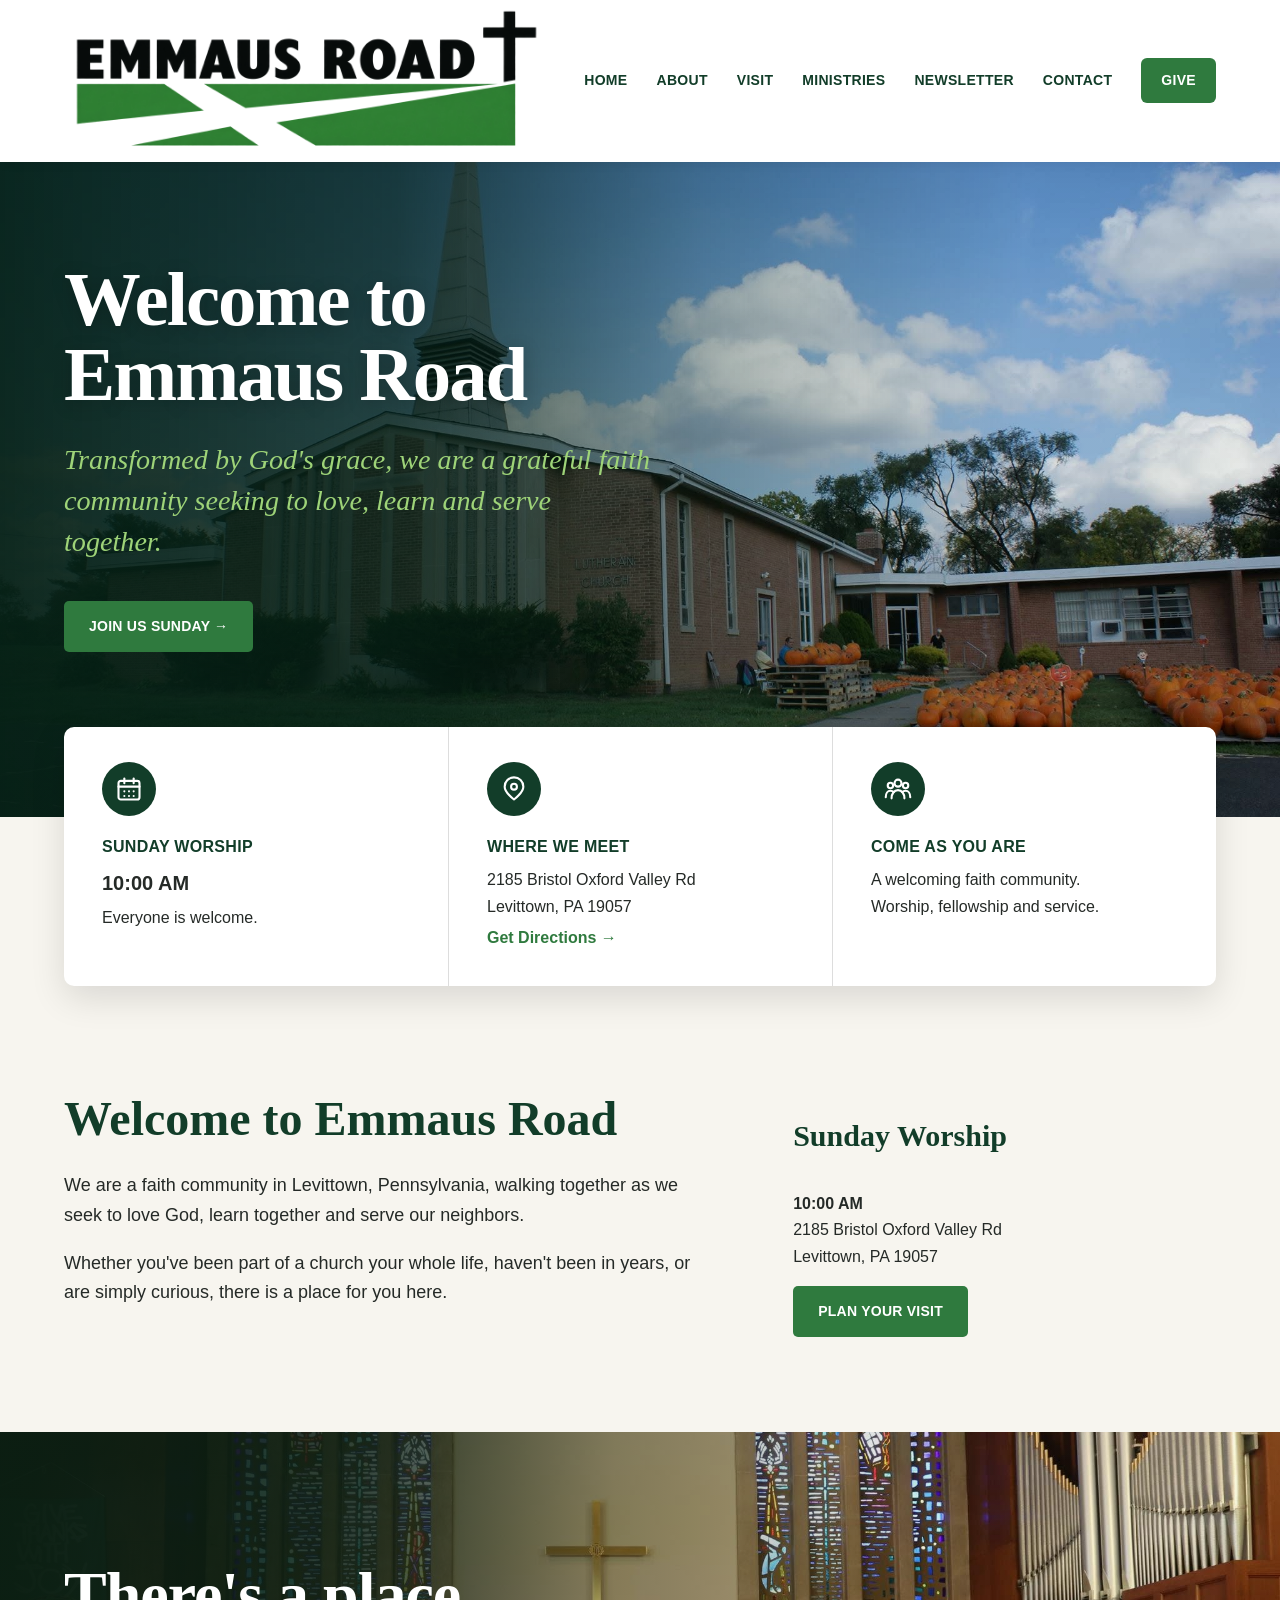
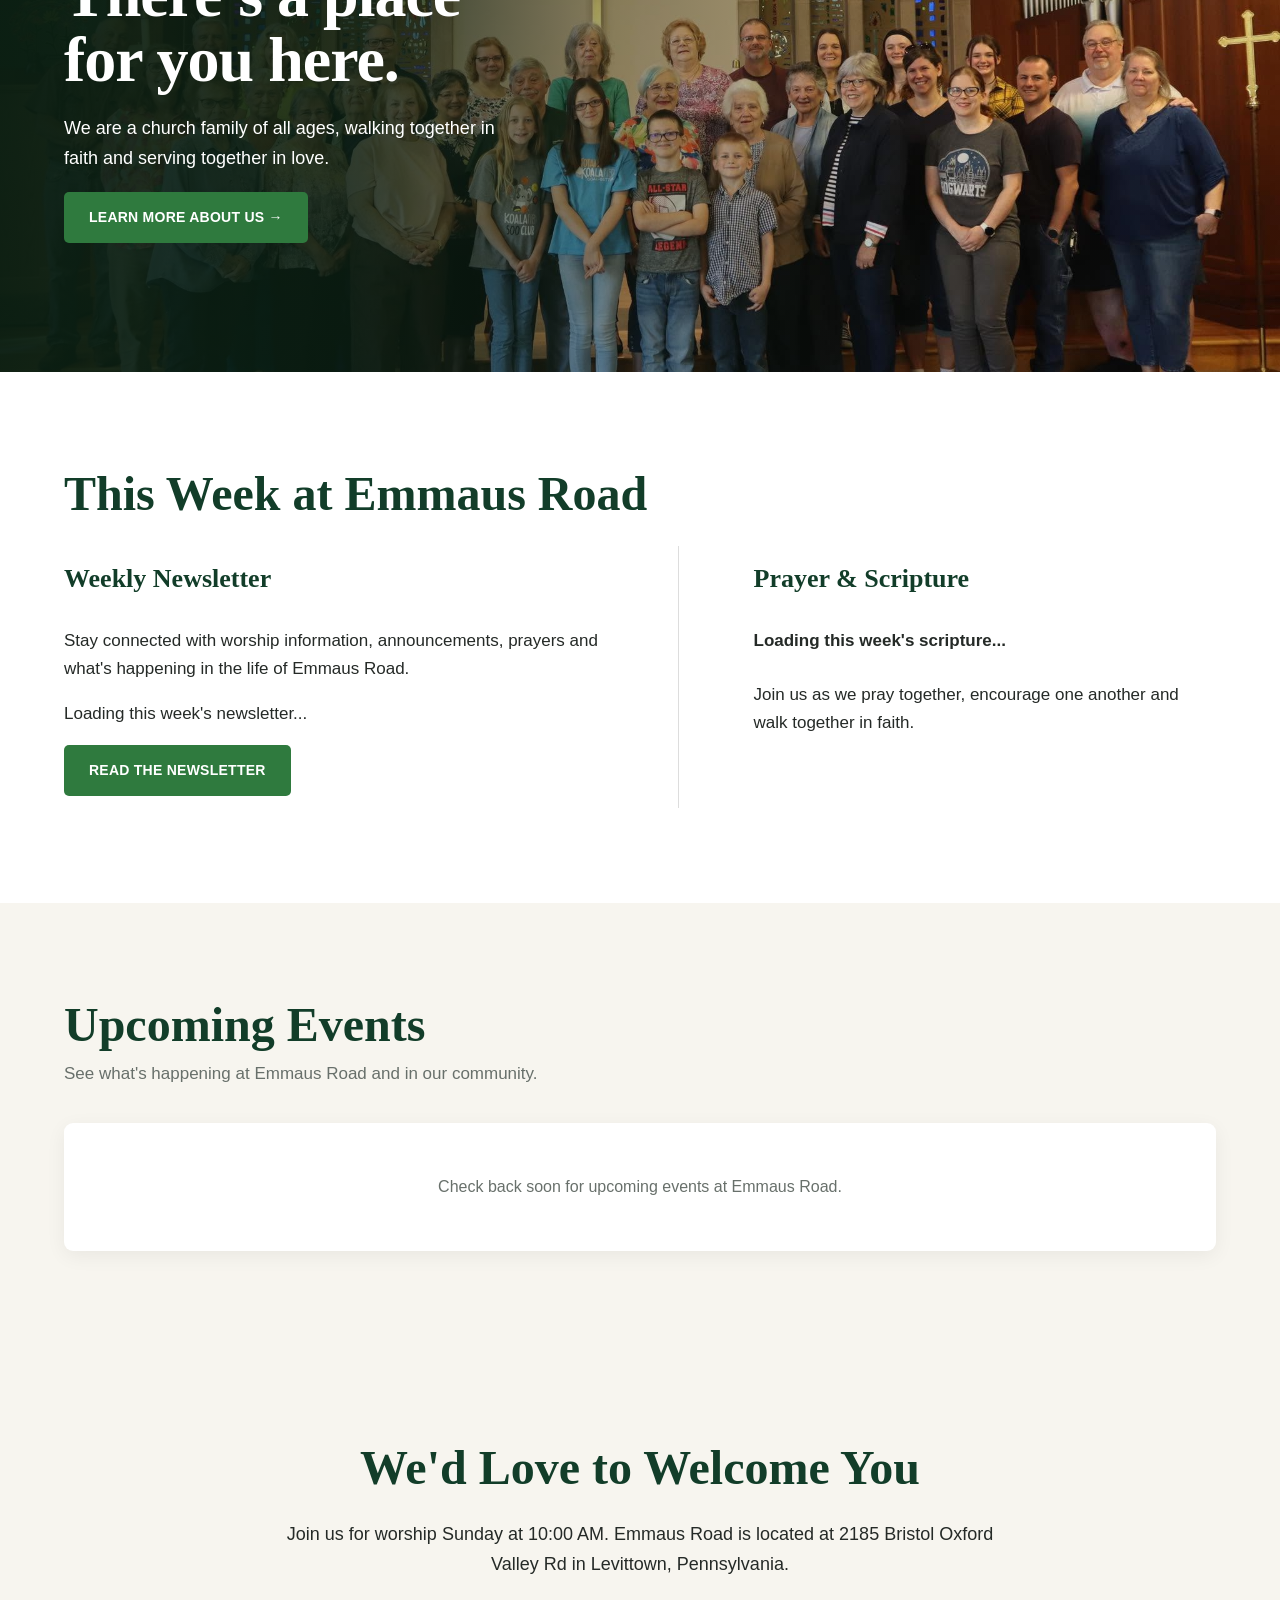
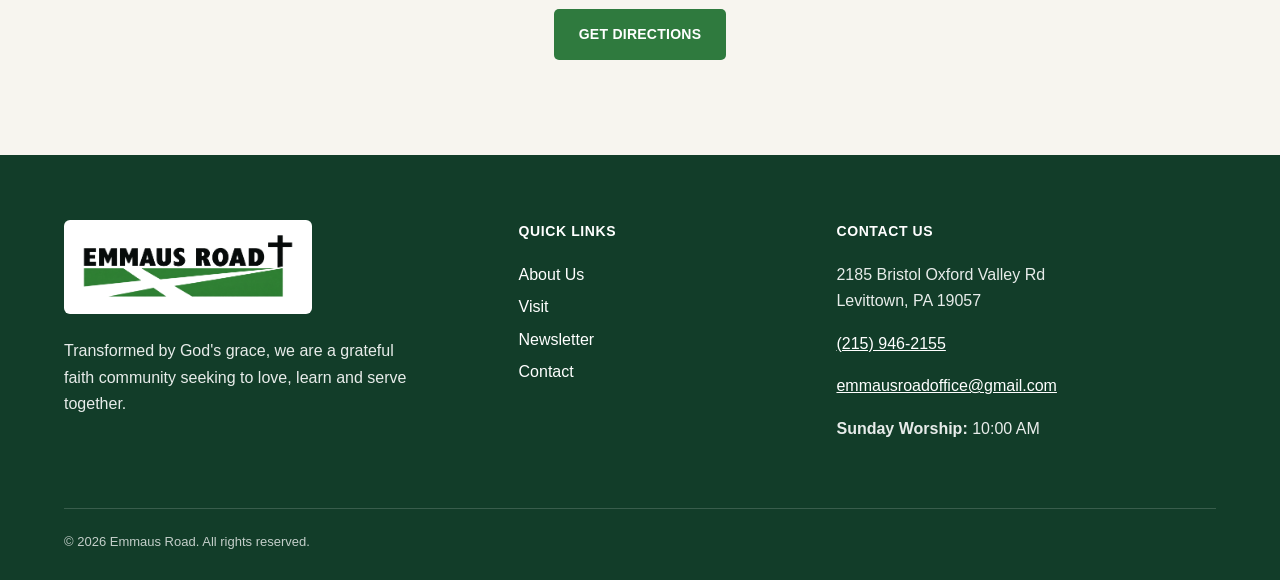
==== index.html @ e11e05d2 "Update index.html" ====
<!DOCTYPE html>
<html lang="en">

<head>
    <meta charset="UTF-8">

    <meta name="viewport"
          content="width=device-width, initial-scale=1.0">

    <title>Emmaus Road | Levittown, PA</title>

    <meta name="description"
          content="Emmaus Road is a grateful faith community in Levittown, Pennsylvania, seeking to love, learn and serve together. Join us Sunday at 10:00 AM.">

    <!-- Main website stylesheet -->
    <link rel="stylesheet" href="styles.css">
</head>


<body>


<!-- ======================================================
     NAVIGATION
     ====================================================== -->

<header>

    <div class="container nav">

<a class="brand" href="index.html">
    <img src="logo.png" alt="Emmaus Road">
</a>

        <nav>

            <a href="index.html">Home</a>

            <a href="#about">About</a>

            <a href="#visit">Visit</a>

            <a href="#ministries">Ministries</a>

            <a href="newsletter.html">Newsletter</a>

            <a href="#contact">Contact</a>

            <!--
            When we have the URL for your giving app,
            we'll replace # with that address.
            -->

            <a class="give" href="#">
                Give
            </a>

        </nav>

    </div>

</header>



<!-- ======================================================
     HERO
     ====================================================== -->

<section class="hero">

    <div class="container">

        <div class="hero-content">

            <h1>
                Welcome to<br>
                Emmaus Road
            </h1>

            <div class="mission">

                Transformed by God's grace, we are a grateful
                faith community seeking to love, learn and
                serve together.

            </div>

            <a class="button" href="#visit">
                Join Us Sunday →
            </a>

        </div>

    </div>

</section>



<!-- ======================================================
     QUICK INFORMATION
     ====================================================== -->

<!-- ======================================================
     QUICK INFORMATION
     ====================================================== -->

<section class="quick-info">

    <div class="container info-grid">


        <!-- SUNDAY WORSHIP -->

        <div class="info-card">

            <div class="info-icon" aria-hidden="true">

                <svg viewBox="0 0 24 24">
                    <rect x="3" y="5" width="18" height="16" rx="2"></rect>
                    <line x1="8" y1="3" x2="8" y2="7"></line>
                    <line x1="16" y1="3" x2="16" y2="7"></line>
                    <line x1="3" y1="10" x2="21" y2="10"></line>

                    <line x1="8" y1="14" x2="8" y2="14"></line>
                    <line x1="12" y1="14" x2="12" y2="14"></line>
                    <line x1="16" y1="14" x2="16" y2="14"></line>

                    <line x1="8" y1="18" x2="8" y2="18"></line>
                    <line x1="12" y1="18" x2="12" y2="18"></line>
                    <line x1="16" y1="18" x2="16" y2="18"></line>
                </svg>

            </div>

            <h3>Sunday Worship</h3>

            <strong>10:00 AM</strong>

            <p>
                Everyone is welcome.
            </p>

        </div>



        <!-- WHERE WE MEET -->

        <div class="info-card">

            <div class="info-icon" aria-hidden="true">

                <svg viewBox="0 0 24 24">
                    <path d="M20 10c0 5-8 11-8 11S4 15 4 10a8 8 0 1 1 16 0z"></path>
                    <circle cx="12" cy="10" r="2.5"></circle>
                </svg>

            </div>

            <h3>Where We Meet</h3>

            <p>
                2185 Bristol Oxford Valley Rd<br>
                Levittown, PA 19057
            </p>

            <a
                class="text-link"
                target="_blank"
                rel="noopener noreferrer"
                href="https://www.google.com/maps/search/?api=1&query=2185+Bristol+Oxford+Valley+Rd+Levittown+PA+19057">

                Get Directions →

            </a>

        </div>



        <!-- COME AS YOU ARE -->

        <div class="info-card">

            <div class="info-icon" aria-hidden="true">

                <svg viewBox="0 0 24 24">

                    <!-- center person -->
                    <circle cx="12" cy="7" r="3"></circle>

                    <!-- left person -->
                    <circle cx="5.5" cy="9" r="2.3"></circle>

                    <!-- right person -->
                    <circle cx="18.5" cy="9" r="2.3"></circle>

                    <!-- center shoulders -->
                    <path d="M6.5 20c0-4 2.2-7 5.5-7s5.5 3 5.5 7"></path>

                    <!-- left shoulders -->
                    <path d="M1.5 19c0-3.3 1.6-5.5 4-5.5 1.2 0 2.2.4 3 1.1"></path>

                    <!-- right shoulders -->
                    <path d="M22.5 19c0-3.3-1.6-5.5-4-5.5-1.2 0-2.2.4-3 1.1"></path>

                </svg>

            </div>

            <h3>Come As You Are</h3>

            <p>
                A welcoming faith community.<br>
                Worship, fellowship and service.
            </p>

        </div>


    </div>

</section>



<!-- ======================================================
     ABOUT / WELCOME
     ====================================================== -->

<section class="section" id="about">

    <div class="container welcome-grid">


        <div class="welcome-text">

            <h2 class="section-title">
                Welcome to Emmaus Road
            </h2>

            <p>
                We are a faith community in Levittown,
                Pennsylvania, walking together as we seek
                to love God, learn together and serve our
                neighbors.
            </p>

            <p>
                Whether you've been part of a church your
                whole life, haven't been in years, or are
                simply curious, there is a place for you here.
            </p>

        </div>



        <div>

            <h3>
                Sunday Worship
            </h3>

            <p>
                <strong>10:00 AM</strong><br>

                2185 Bristol Oxford Valley Rd<br>

                Levittown, PA 19057
            </p>

            <a class="button" href="#visit">
                Plan Your Visit
            </a>

        </div>


    </div>

</section>



<!-- ======================================================
     CONGREGATION
     ====================================================== -->

<section class="people">

    <div class="container">

        <div class="people-content">

            <h2>
                There's a place<br>
                for you here.
            </h2>

            <p>
                We are a church family of all ages,
                walking together in faith and serving
                together in love.
            </p>

            <a class="button" href="#about">
                Learn More About Us →
            </a>

        </div>

    </div>

</section>



<!-- ======================================================
     THIS WEEK / NEWSLETTER
     ====================================================== -->

<!-- ======================================================
     THIS WEEK / NEWSLETTER
     ====================================================== -->

<section class="section week" id="week">

    <div class="container">

        <h2 class="section-title">
            This Week at Emmaus Road
        </h2>

        <div class="week-grid">


            <!-- LATEST NEWSLETTER -->

            <div class="week-block">

                <h3>
                    Weekly Newsletter
                </h3>

                <p>
                    Stay connected with worship information,
                    announcements, prayers and what's happening
                    in the life of Emmaus Road.
                </p>

                <p id="homepage-newsletter-date">
                    Loading this week's newsletter...
                </p>

                <a
                    id="homepage-newsletter-link"
                    class="button"
                    target="_blank"
                    rel="noopener noreferrer"
                    href="newsletter.html">

                    Read the Newsletter

                </a>

            </div>


            <!-- WEEKLY SCRIPTURE -->

            <div class="week-block">

                <h3>
                    Prayer &amp; Scripture
                </h3>

                <p>
                    <strong id="homepage-scripture">
                        Loading this week's scripture...
                    </strong>
                </p>

                <h3 id="homepage-theme">
                </h3>

                <p>
                    Join us as we pray together,
                    encourage one another and walk
                    together in faith.
                </p>

            </div>


        </div>

    </div>

</section>

<!-- ======================================================
     UPCOMING EVENTS
     ====================================================== -->

<section class="section events-section" id="events">

    <div class="container">

        <div class="events-heading">

            <div>
                <h2 class="section-title">
                    Upcoming Events
                </h2>

                <p>
                    See what's happening at Emmaus Road
                    and in our community.
                </p>
            </div>

        </div>


        <!--
        Events are loaded automatically from events.json
        by events.js.
        -->

        <div id="events-list" class="events-grid">
        </div>

    </div>

</section>

<!-- ======================================================
     VISIT
     ====================================================== -->

<section class="section visit" id="visit">

    <div class="container">

        <h2 class="section-title">
            We'd Love to Welcome You
        </h2>

        <p>
            Join us for worship Sunday at 10:00 AM.
            Emmaus Road is located at
            2185 Bristol Oxford Valley Rd
            in Levittown, Pennsylvania.
        </p>

        <a
            class="button"
            target="_blank"
            rel="noopener noreferrer"
            href="https://www.google.com/maps/search/?api=1&query=2185+Bristol+Oxford+Valley+Rd+Levittown+PA+19057">

            Get Directions

        </a>

    </div>

</section>



<!-- ======================================================
     FOOTER
     ====================================================== -->

<footer id="contact">

    <div class="container">

        <div class="footer-grid">


            <!-- CHURCH -->

<div class="footer-brand">

    <a href="index.html" class="footer-logo">
        <img
            src="logo.png"
            alt="Emmaus Road Lutheran Church">
    </a>

    <p>
        Transformed by God's grace, we are a
        grateful faith community seeking to
        love, learn and serve together.
    </p>

</div>



            <!-- LINKS -->

            <div class="footer-links">

                <h4>
                    Quick Links
                </h4>

                <a href="#about">
                    About Us
                </a>

                <a href="#visit">
                    Visit
                </a>

               <a href="newsletter.html">
    Newsletter
</a>

                <a href="#contact">
                    Contact
                </a>

            </div>



            <!-- CONTACT -->

            <div>

                <h4>
                    Contact Us
                </h4>

                <p>
                    2185 Bristol Oxford Valley Rd<br>
                    Levittown, PA 19057
                </p>

                <p>
                    <a href="tel:+12159462155">
                        (215) 946-2155
                    </a>
                </p>

                <p>
                    <a href="mailto:emmausroadoffice@gmail.com">
                        emmausroadoffice@gmail.com
                    </a>
                </p>

                <p>
                    <strong>
                        Sunday Worship:
                    </strong>

                    10:00 AM
                </p>

            </div>


        </div>


        <div class="copyright">

            © 2026 Emmaus Road.
            All rights reserved.

        </div>


    </div>

</footer>


<script src="events.js"></script>
<script src="newsletters.js"></script>

</body>

</html>
---- styles.css ----
/* =========================================================
   EMMAUS ROAD
   Main Website Styles
   ========================================================= */


/* ---------- COLORS ---------- */

:root {
    --green-dark: #123d29;
    --green-deep: #0b2f20;
    --green: #2f7a3e;
    --green-light: #79b85d;

    --cream: #f7f5ef;
    --white: #ffffff;

    --text: #252a27;
    --muted: #68706b;

    --shadow: 0 12px 35px rgba(0, 0, 0, 0.12);
}


/* ---------- BASIC PAGE SETUP ---------- */

* {
    box-sizing: border-box;
}

html {
    scroll-behavior: smooth;
}

body {
    margin: 0;
    font-family: Arial, Helvetica, sans-serif;
    color: var(--text);
    background: var(--cream);
    line-height: 1.65;
    font-size: 16px;
}

img {
    display: block;
    max-width: 100%;
}

a {
    color: inherit;
}

.container {
    width: min(1180px, 90%);
    margin: 0 auto;
}


/* =========================================================
   HEADER & NAVIGATION
   ========================================================= */

header {
    background: var(--white);
    position: sticky;
    top: 0;
    z-index: 1000;
    box-shadow: 0 1px 10px rgba(0, 0, 0, 0.08);
}

.nav {
    min-height: 88px;

    display: flex;
    align-items: center;
    justify-content: space-between;

    gap: 35px;
}


/* Temporary text logo.
   We can replace this with the real logo later. */

.brand {
    color: var(--green-dark);
    text-decoration: none;

    font-size: 25px;
    font-weight: 800;

    letter-spacing: 0.5px;

    white-space: nowrap;
}

.brand-cross {
    font-size: 34px;
    vertical-align: -3px;
}


/* Desktop navigation */

nav {
    display: flex;
    align-items: center;
    justify-content: flex-end;

    gap: 29px;
}

nav a {
    color: var(--green-dark);
    text-decoration: none;

    font-size: 14px;
    font-weight: 700;

    text-transform: uppercase;
    letter-spacing: 0.3px;

    transition: color 0.2s ease;
}

nav a:hover {
    color: var(--green);
}


/* Give button */

nav .give {
    background: var(--green);
    color: var(--white);

    padding: 11px 20px;

    border-radius: 6px;

    transition:
        background 0.2s ease,
        transform 0.2s ease;
}

nav .give:hover {
    background: #256633;
    color: white;
    transform: translateY(-1px);
}


/* =========================================================
   HERO
   ========================================================= */

.hero {
    min-height: 625px;

    position: relative;

    display: flex;
    align-items: center;

    background:
        linear-gradient(
            90deg,
            rgba(5, 32, 21, 0.94) 0%,
            rgba(5, 32, 21, 0.78) 31%,
            rgba(5, 32, 21, 0.34) 55%,
            rgba(5, 32, 21, 0.08) 80%
        ),
        url("front.jpg");

    background-size: cover;

    /* Adjust this later if we want to move the church
       left or right inside the hero image. */
    background-position: center 48%;
}

.hero-content {
    max-width: 650px;

    color: white;

    padding:
        100px 0
        165px;
}

.hero h1 {
    margin: 0 0 28px;

    font-family: Georgia, "Times New Roman", serif;

    font-size: clamp(54px, 6vw, 80px);
    line-height: 0.98;

    letter-spacing: -2px;

    text-shadow: 0 3px 18px rgba(0, 0, 0, 0.22);
}

.mission {
    max-width: 590px;

    margin-bottom: 38px;

    font-family: Georgia, "Times New Roman", serif;

    font-size: clamp(22px, 2.2vw, 29px);
    line-height: 1.45;

    font-style: italic;

    color: #9ed378;
}


/* =========================================================
   BUTTONS
   ========================================================= */

.button {
    display: inline-block;

    background: var(--green);
    color: white;

    padding: 14px 25px;

    border-radius: 5px;

    text-decoration: none;

    text-transform: uppercase;

    font-size: 14px;
    font-weight: 700;

    letter-spacing: 0.25px;

    transition:
        background 0.2s ease,
        transform 0.2s ease,
        box-shadow 0.2s ease;
}

.button:hover {
    background: #256633;

    transform: translateY(-2px);

    box-shadow: 0 7px 18px rgba(0, 0, 0, 0.15);
}


/* =========================================================
   QUICK INFORMATION CARDS
   ========================================================= */

.quick-info {
    position: relative;

    margin-top: -90px;

    z-index: 20;
}

.info-grid {
    display: grid;

    grid-template-columns:
        repeat(3, 1fr);

    background: white;

    border-radius: 10px;

    overflow: hidden;

    box-shadow: var(--shadow);
}

.info-card {
    min-height: 205px;

    padding: 35px 38px;
}

.info-card + .info-card {
    border-left: 1px solid #dddddd;
}

.info-icon {
    width: 54px;
    height: 54px;

    display: flex;
    align-items: center;
    justify-content: center;

    margin-bottom: 18px;

    background: var(--green-dark);

    border-radius: 50%;
}

.info-icon svg {
    width: 28px;
    height: 28px;

    fill: none;
    stroke: white;

    stroke-width: 1.8;
    stroke-linecap: round;
    stroke-linejoin: round;
}

.info-card h3 {
    margin: 0 0 7px;

    color: var(--green-dark);

    font-size: 16px;
    font-weight: 800;

    text-transform: uppercase;

    letter-spacing: 0.3px;
}

.info-card strong {
    font-size: 20px;
}

.info-card p {
    margin: 5px 0;
}

.text-link {
    color: var(--green);

    font-weight: 700;

    text-decoration: none;
}

.text-link:hover {
    text-decoration: underline;
}


/* =========================================================
   GENERAL SECTIONS
   ========================================================= */

.section {
    padding: 95px 0;
}

.section-title {
    margin: 0 0 25px;

    color: var(--green-dark);

    font-family: Georgia, "Times New Roman", serif;

    font-size: clamp(36px, 4vw, 48px);

    line-height: 1.12;
}


/* =========================================================
   WELCOME SECTION
   ========================================================= */

.welcome-grid {
    display: grid;

    grid-template-columns:
        1.2fr 0.8fr;

    gap: 95px;

    align-items: center;
}

.welcome-text p {
    max-width: 650px;

    font-size: 18px;
}

.welcome-grid h3 {
    color: var(--green-dark);

    font-family: Georgia, "Times New Roman", serif;

    font-size: 30px;
}


/* =========================================================
   CONGREGATION PHOTO
   ========================================================= */

.people {
    min-height: 540px;

    position: relative;

    display: flex;
    align-items: center;

    color: white;

    background:
        linear-gradient(
            90deg,
            rgba(10, 30, 18, 0.97) 0%,
            rgba(10, 30, 18, 0.83) 28%,
            rgba(10, 30, 18, 0.35) 48%,
            rgba(10, 30, 18, 0.03) 75%
        ),
        url("group.jpg");

    background-size: cover;

    /*
       Keeping more of the congregation visible.
    */
    background-position: center center;
}

.people-content {
    max-width: 440px;

    padding: 85px 0;
}

.people h2 {
    margin: 0 0 22px;

    font-family: Georgia, "Times New Roman", serif;

    font-size: clamp(44px, 5vw, 64px);

    line-height: 1.02;

    letter-spacing: -1px;
}

.people p {
    font-size: 18px;
}


/* =========================================================
   THIS WEEK / NEWSLETTER
   ========================================================= */

.week {
    background: white;
}

.week-grid {
    display: grid;

    grid-template-columns:
        1fr 1fr;

    gap: 75px;
}

.week-block {
    padding: 12px 0;
}

.week-block + .week-block {
    border-left: 1px solid #dddddd;

    padding-left: 75px;
}

.week h3 {
    margin-top: 0;

    color: var(--green-dark);

    font-family: Georgia, "Times New Roman", serif;

    font-size: 26px;
}

.week p {
    font-size: 17px;
}


/* =========================================================
   VISIT
   ========================================================= */

.visit {
    text-align: center;

    background: var(--cream);
}

.visit p {
    max-width: 720px;

    margin:
        0 auto
        30px;

    font-size: 18px;
}


/* =========================================================
   FOOTER
   ========================================================= */

footer {
    background: var(--green-dark);

    color: white;

    padding:
        65px 0
        28px;
}

.footer-grid {
    display: grid;

    grid-template-columns:
        1.25fr 0.8fr 1.25fr;

    gap: 75px;
}

footer h3 {
    margin-top: 0;

    font-family: Georgia, "Times New Roman", serif;

    font-size: 27px;
}

footer h4 {
    margin-top: 0;

    font-size: 14px;

    text-transform: uppercase;

    letter-spacing: 0.6px;
}

footer p {
    color: rgba(255,255,255,0.9);
}

footer a {
    color: white;
}

.footer-links a {
    display: block;

    margin: 6px 0;

    text-decoration: none;
}

.footer-links a:hover {
    text-decoration: underline;
}

.copyright {
    margin-top: 50px;

    padding-top: 22px;

    border-top:
        1px solid
        rgba(255,255,255,0.22);

    font-size: 13px;

    opacity: 0.75;
}

/* =========================================================
   UPCOMING EVENTS
   ========================================================= */

.events-section {
    background: var(--cream);
}

.events-heading {
    display: flex;
    justify-content: space-between;
    align-items: end;
    gap: 30px;

    margin-bottom: 35px;
}

.events-heading .section-title {
    margin-bottom: 8px;
}

.events-heading p {
    margin: 0;
    font-size: 17px;
    color: var(--muted);
}


/* Event grid */

.events-grid {
    display: grid;
    grid-template-columns: repeat(4, 1fr);
    gap: 20px;
}


/* Individual event */

.event-card {
    display: flex;
    align-items: stretch;

    min-height: 145px;

    background: white;

    border-radius: 9px;

    overflow: hidden;

    box-shadow:
        0 5px 20px
        rgba(0, 0, 0, 0.07);

    transition:
        transform 0.2s ease,
        box-shadow 0.2s ease;
}

.event-card:hover {
    transform: translateY(-3px);

    box-shadow:
        0 10px 28px
        rgba(0, 0, 0, 0.11);
}


/* Date box */

.event-date {
    width: 82px;
    min-width: 82px;

    display: flex;
    flex-direction: column;
    align-items: center;
    justify-content: center;

    padding: 15px 8px;

    background: #eef3ec;

    color: var(--green-dark);

    text-align: center;
}

.event-month {
    font-size: 13px;
    font-weight: 800;

    text-transform: uppercase;

    line-height: 1;
}

.event-day {
    margin: 5px 0 3px;

    font-family:
        Georgia,
        "Times New Roman",
        serif;

    font-size: 35px;
    line-height: 1;
}

.event-weekday {
    font-size: 11px;
    font-weight: 800;

    text-transform: uppercase;
}


/* Event information */

.event-info {
    padding: 20px 18px;

    display: flex;
    flex-direction: column;
    justify-content: center;
}

.event-info h3 {
    margin: 0 0 8px;

    color: var(--green-dark);

    font-family:
        Arial,
        Helvetica,
        sans-serif;

    font-size: 16px;
    line-height: 1.3;
}

.event-time {
    font-size: 14px;
    font-weight: 700;

    margin-bottom: 3px;
}

.event-details {
    color: var(--muted);

    font-size: 13px;
}


/* Message shown if there are no upcoming events */

.no-events {
    grid-column: 1 / -1;

    background: white;

    padding: 35px;

    border-radius: 9px;

    text-align: center;

    color: var(--muted);

    box-shadow:
        0 5px 20px
        rgba(0, 0, 0, 0.06);
}
/* Footer logo */

.footer-logo {
    display: inline-block;

    background: white;

    padding: 10px 14px;

    border-radius: 6px;

    margin-bottom: 16px;
}

.footer-logo img {
    display: block;

    width: 220px;
    max-width: 100%;

    height: auto;
}

.footer-brand p {
    max-width: 350px;

    margin-top: 0;
}
/* =========================================================
   TABLET
   ========================================================= */

@media (max-width: 950px) {

    .nav {
        gap: 20px;
    }

    nav {
        gap: 17px;
    }

    nav a {
        font-size: 12px;
    }

    .welcome-grid {
        gap: 55px;
    }

    /* ADD THIS HERE */
    .events-grid {
        grid-template-columns: repeat(2, 1fr);
    }

} 


/* =========================================================
   MOBILE
   ========================================================= */

@media (max-width: 760px) {

    .container {
        width: min(92%, 680px);
    }


    /* Header */

    header {
        position: relative;
    }

    .nav {
        flex-direction: column;

        padding:
            18px 0
            20px;

        gap: 14px;
    }

    .brand {
        font-size: 23px;
    }

    nav {
        width: 100%;

        flex-wrap: wrap;

        justify-content: center;

        gap:
            10px
            17px;
    }

    nav a {
        font-size: 12px;
    }


    /* Hero */

    .hero {
        min-height: 630px;

        background-position:
            58% center;
    }

    .hero-content {
        padding:
            80px 0
            150px;
    }

    .hero h1 {
        font-size: clamp(48px, 14vw, 65px);
    }

    .mission {
        font-size: 21px;
    }


    /* Quick Information Cards */

    .quick-info {
        margin-top: -75px;
    }

    .info-grid {
        grid-template-columns: 1fr;
    }

    .info-card {
        min-height: auto;

        padding: 27px 30px;
    }

    .info-card + .info-card {
        border-left: 0;

        border-top:
            1px solid
            #dddddd;
    }


    /* Main Sections */

    .section {
        padding: 70px 0;
    }

    .welcome-grid,
    .week-grid,
    .footer-grid {
        grid-template-columns: 1fr;
    }

    .welcome-grid {
        gap: 35px;
    }


    /* Congregation */

    .people {
        min-height: 610px;

        background-position:
            62% center;
    }

    .people-content {
        max-width: 340px;
    }


    /* Newsletter */

    .week-grid {
        gap: 35px;
    }

    .week-block + .week-block {
        border-left: 0;

        border-top:
            1px solid
            #dddddd;

        padding-left: 0;

        padding-top: 35px;
    }


    /* Upcoming Events */

    .events-grid {
        grid-template-columns: 1fr;
    }

    .events-heading {
        display: block;
    }

    .event-card {
        min-height: 125px;
    }


    /* Footer */

    .footer-grid {
        gap: 35px;
    }

}


/* =========================================================
   VERY SMALL PHONES
   ========================================================= */

@media (max-width: 430px) {

    .hero h1 {
        font-size: 48px;
    }

    .mission {
        font-size: 19px;
    }

    .section-title {
        font-size: 35px;
    }

    .people h2 {
        font-size: 44px;
    }

}
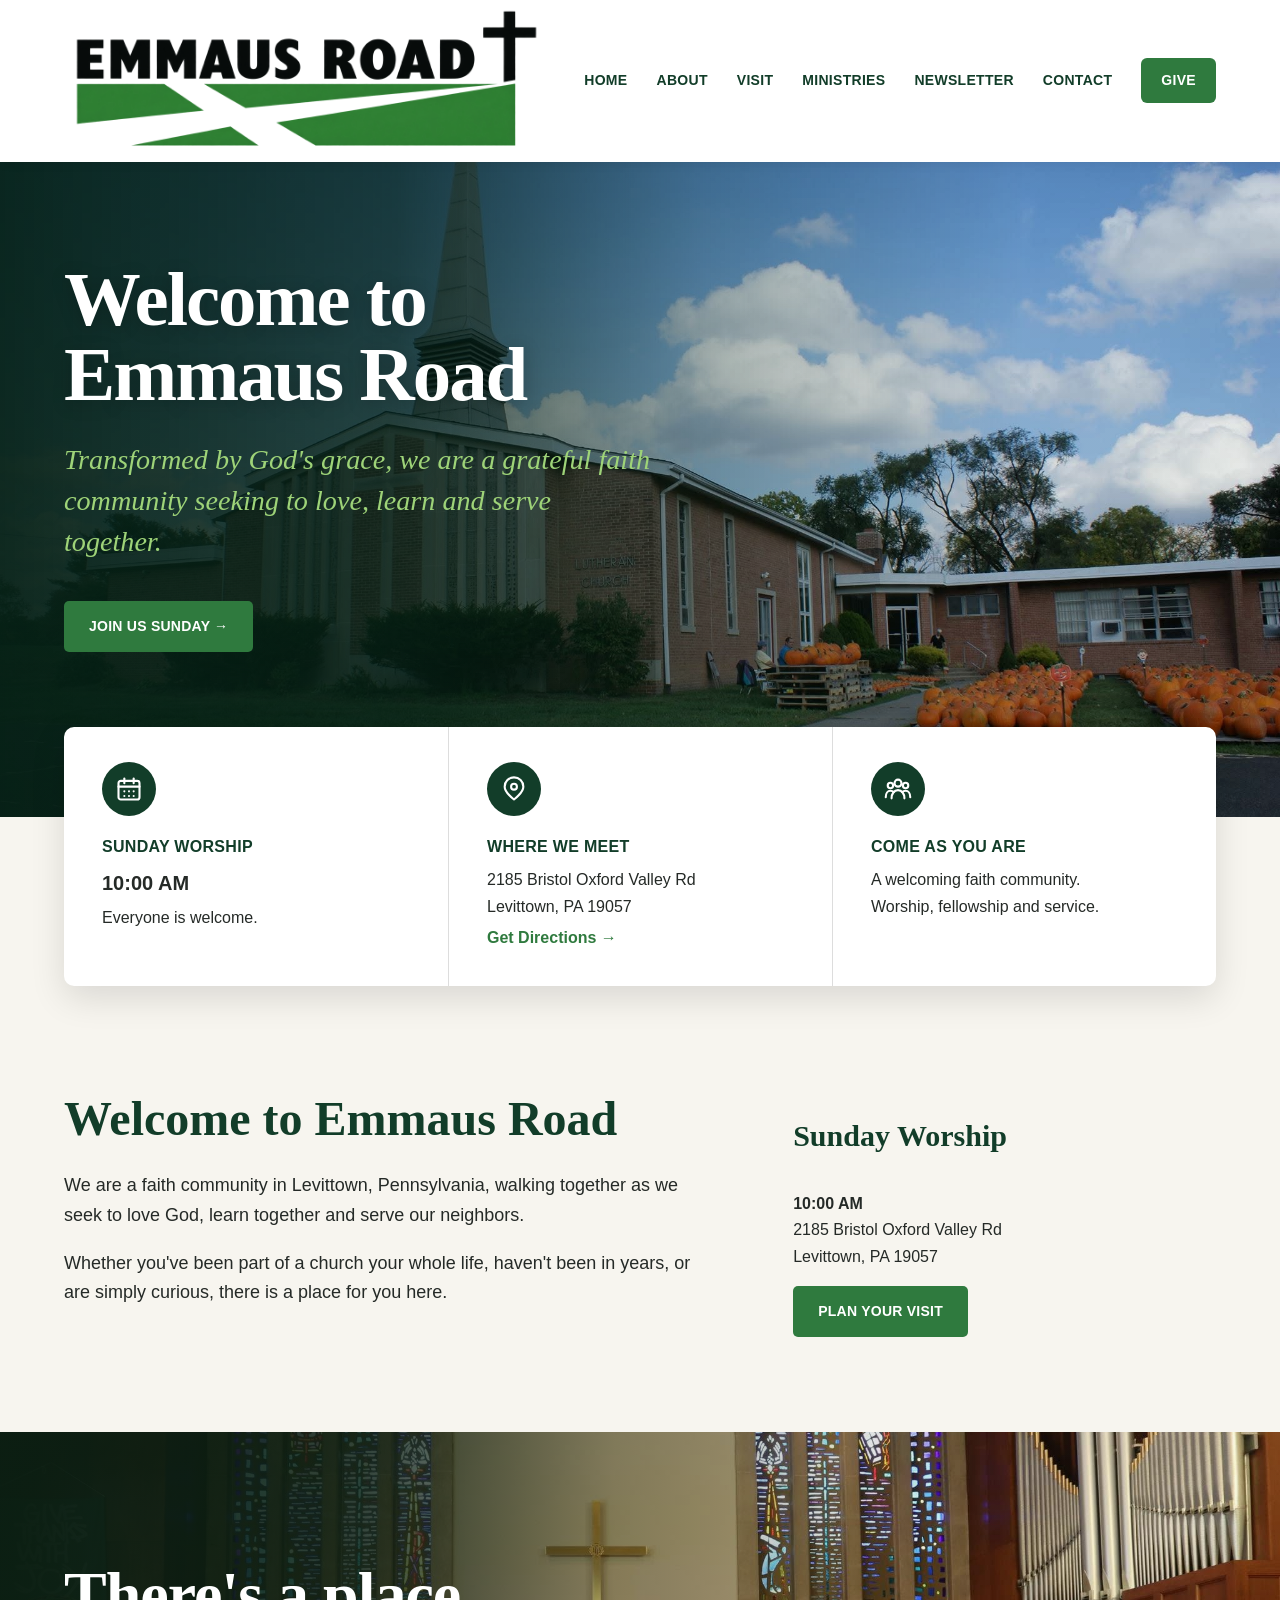
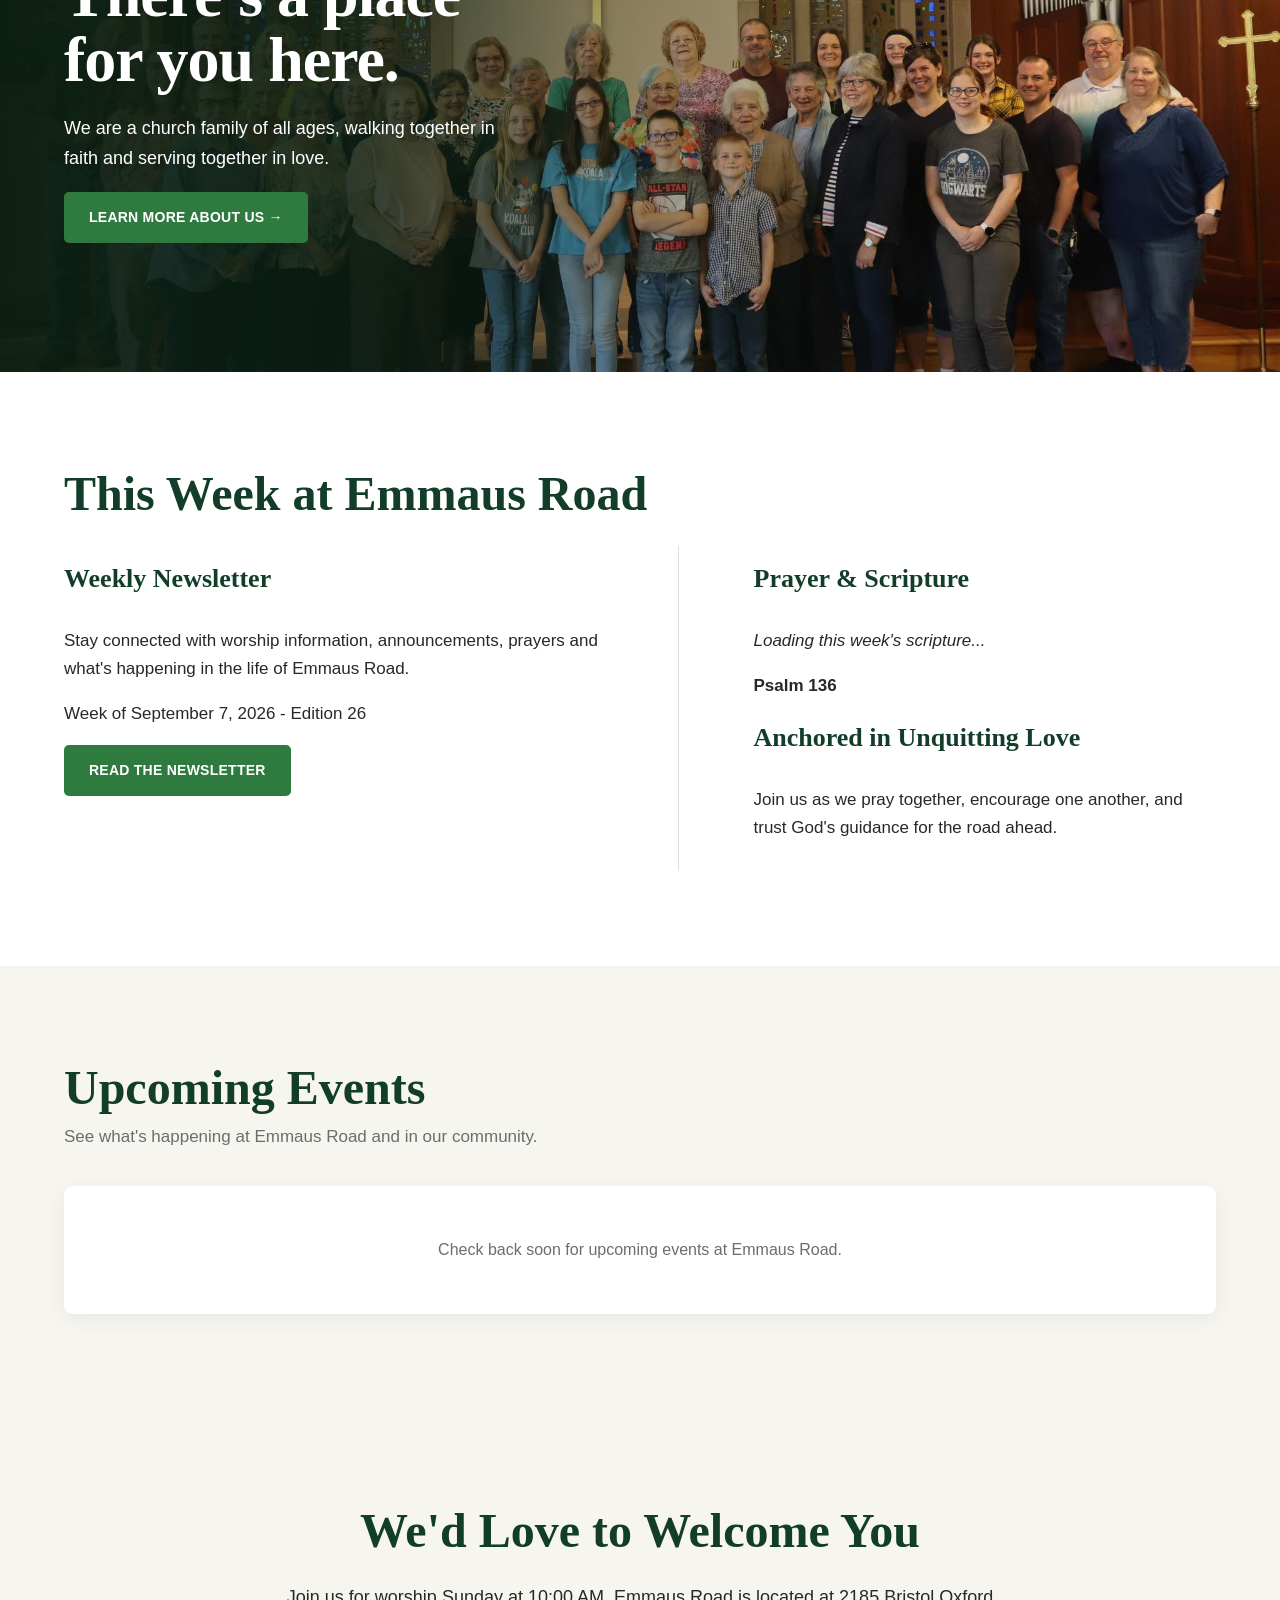
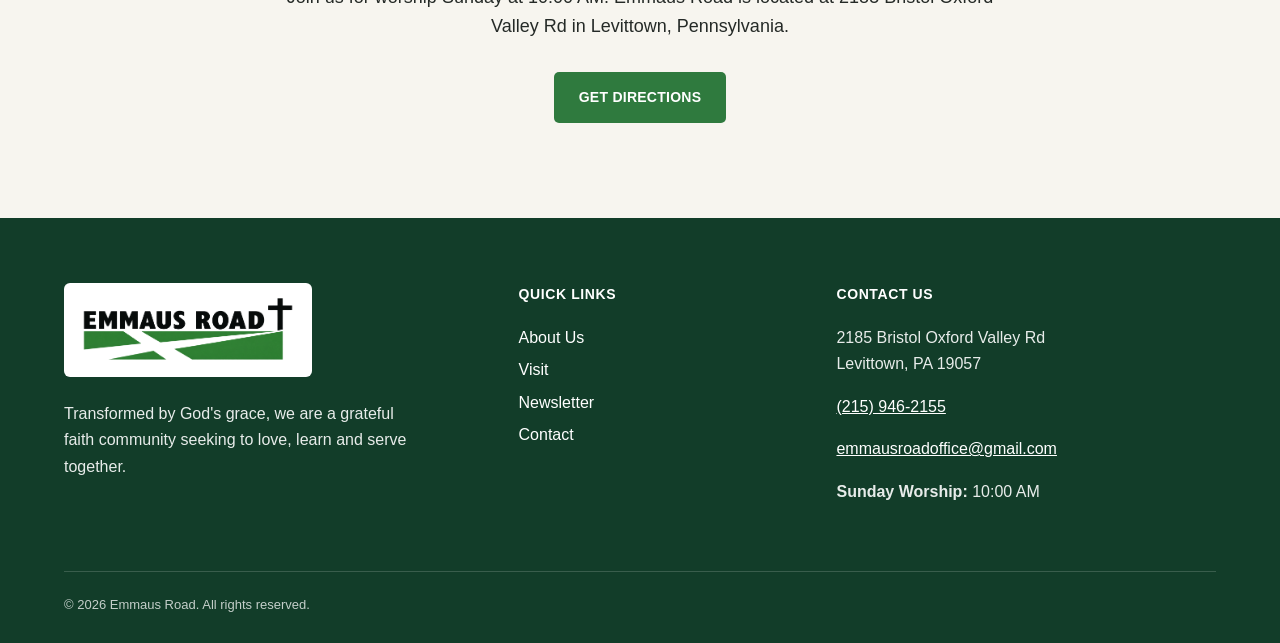
==== commit 1edc116a: "Update index.html" ====
--- a/index.html
+++ b/index.html
@@ -371,28 +371,33 @@
 
             <!-- WEEKLY SCRIPTURE -->
 
-            <div class="week-block">
-
-                <h3>
-                    Prayer &amp; Scripture
-                </h3>
-
-                <p>
-                    <strong id="homepage-scripture">
-                        Loading this week's scripture...
-                    </strong>
-                </p>
-
-                <h3 id="homepage-theme">
-                </h3>
-
-                <p>
-                    Join us as we pray together,
-                    encourage one another and walk
-                    together in faith.
-                </p>
-
-            </div>
+<div class="week-block">
+
+    <h3>
+        Prayer &amp; Scripture
+    </h3>
+
+    <p>
+        <em id="homepage-scripture-excerpt">
+            Loading this week's scripture...
+        </em>
+    </p>
+
+    <p>
+        <strong id="homepage-scripture">
+            Loading scripture reference...
+        </strong>
+    </p>
+
+    <h3 id="homepage-theme"></h3>
+
+    <p>
+        Join us as we pray together,
+        encourage one another, and trust
+        God's guidance for the road ahead.
+    </p>
+
+</div>
 
 
         </div>
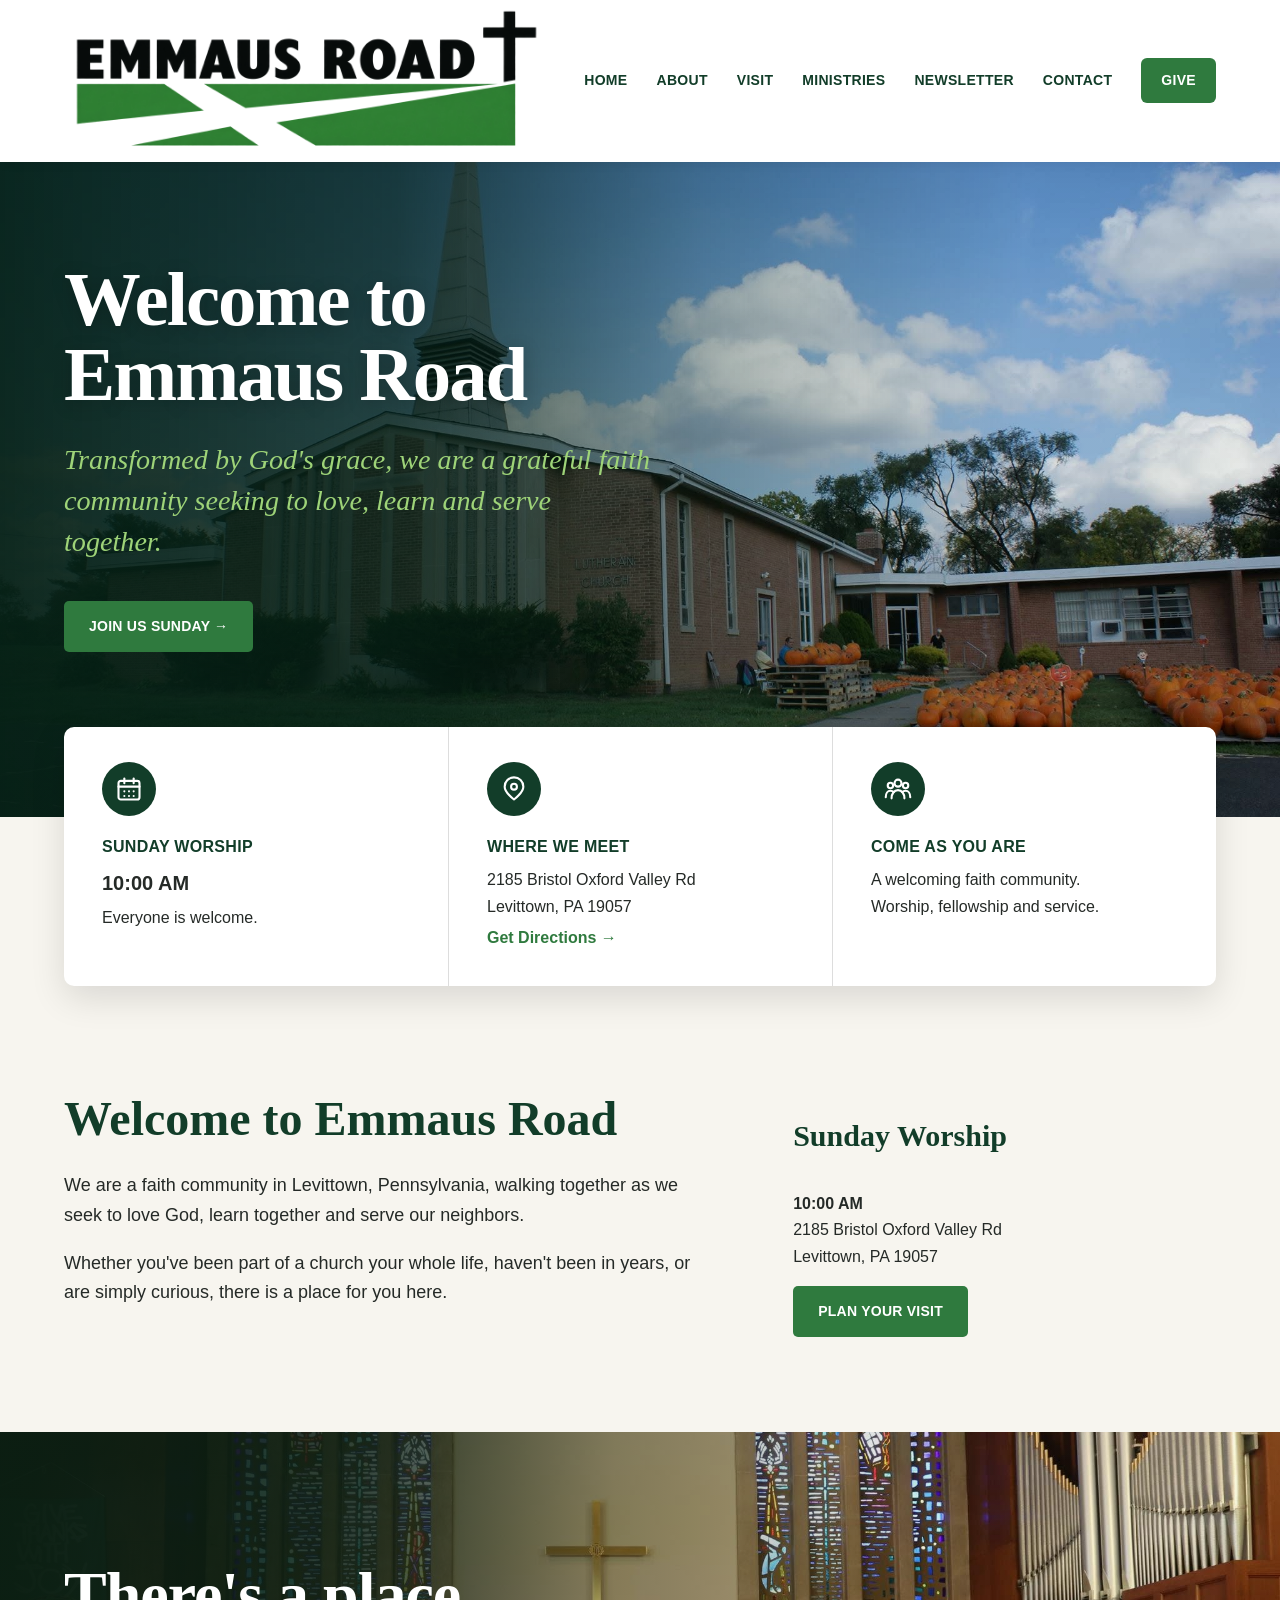
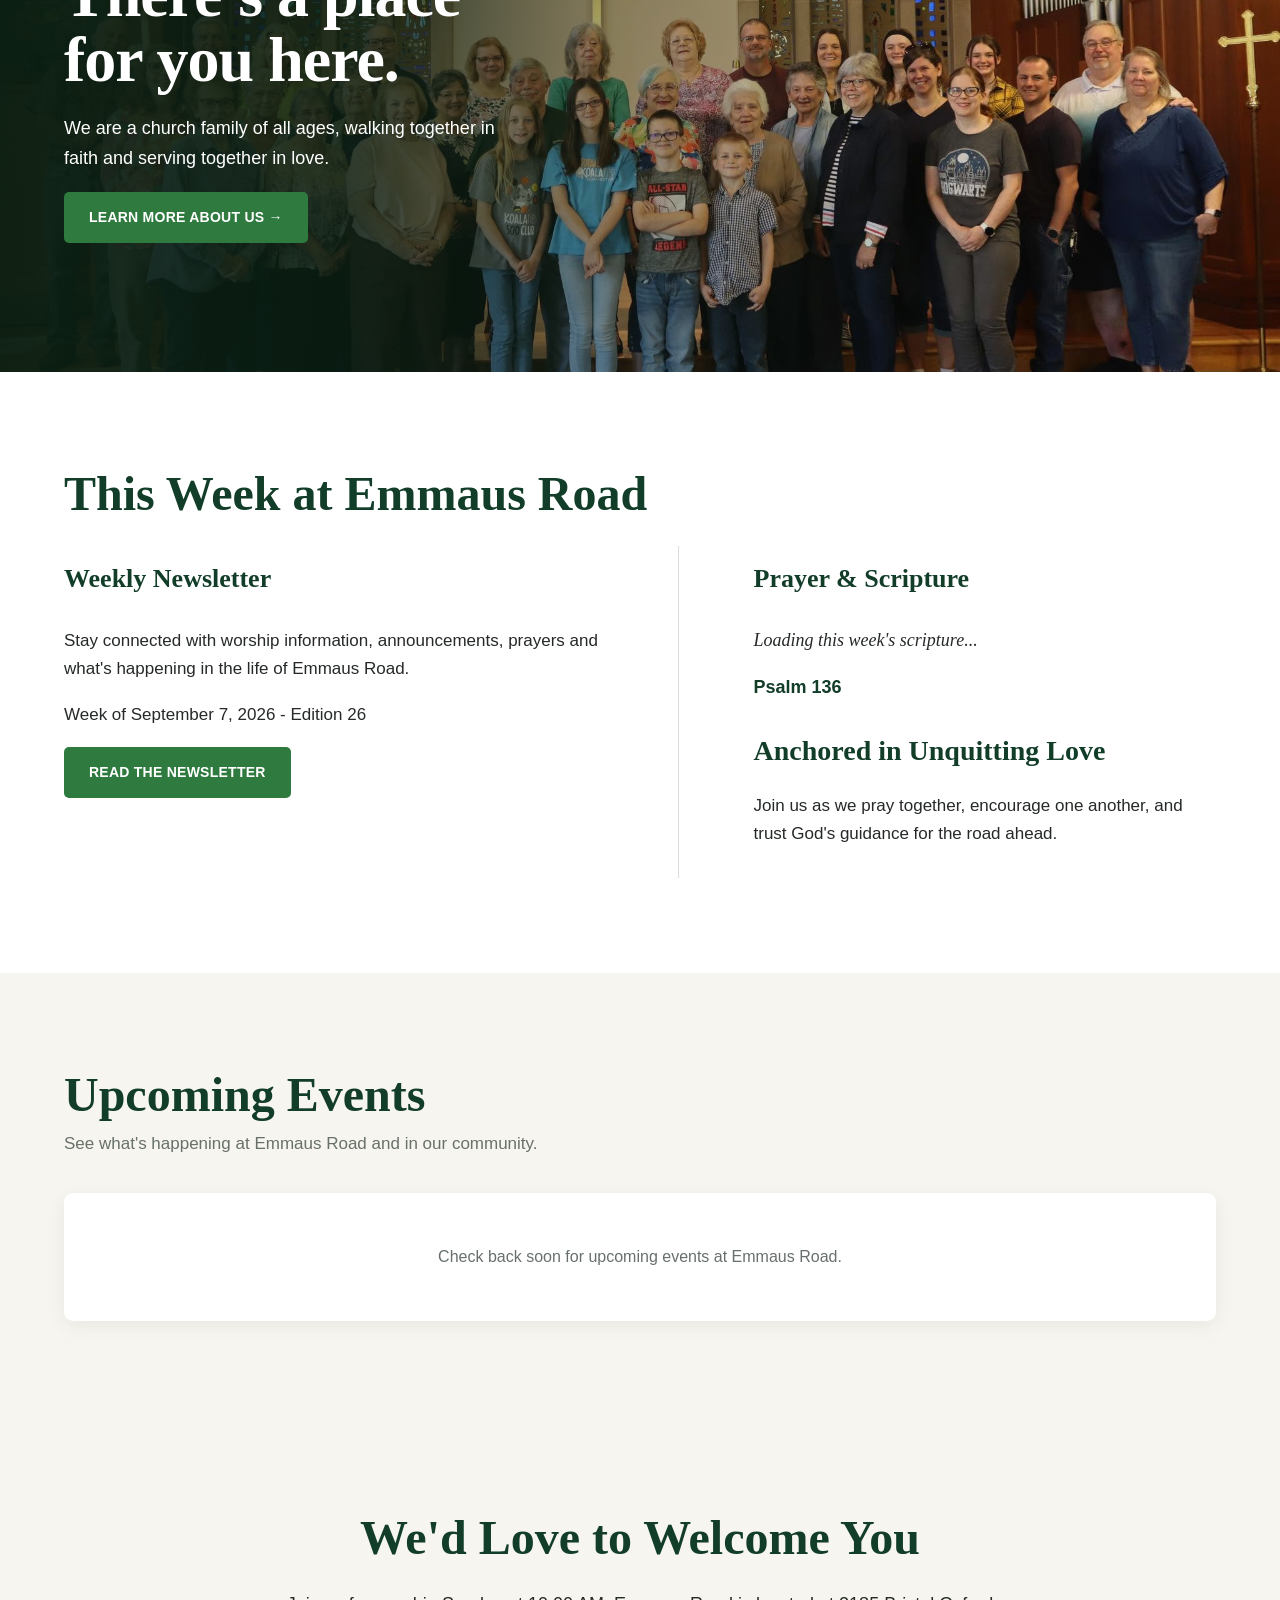
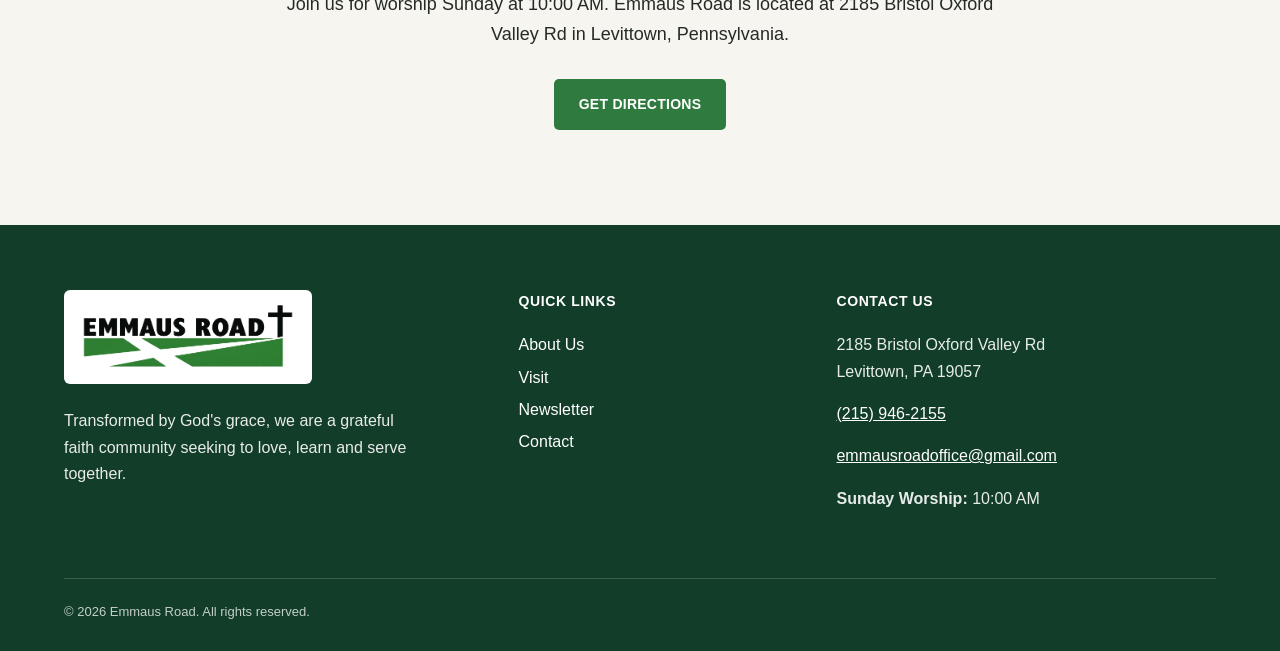
==== commit a82860a2: "Update index.html giving link update" ====
--- a/index.html
+++ b/index.html
@@ -51,9 +51,12 @@
             we'll replace # with that address.
             -->
 
-            <a class="give" href="#">
-                Give
-            </a>
+<a class="give"
+   href="https://secure.myvanco.com/L-YRBJ/home"
+   target="_blank"
+   rel="noopener noreferrer">
+    Give
+</a>
 
         </nav>
 
--- a/styles.css
+++ b/styles.css
@@ -501,7 +501,56 @@
     font-size: 17px;
 }
 
-
+/* =========================================================
+   THIS WEEK - SCRIPTURE BLOCK
+   ========================================================= */
+
+#homepage-scripture-excerpt {
+    display: block;
+
+    margin-bottom: 18px;
+
+    color: var(--text);
+
+    font-family:
+        Georgia,
+        "Times New Roman",
+        serif;
+
+    font-size: 18px;
+    line-height: 1.55;
+}
+
+#homepage-scripture {
+    display: inline-block;
+
+    margin-bottom: 14px;
+
+    color: var(--green-dark);
+
+    font-size: 18px;
+}
+
+#homepage-theme {
+    margin:
+        8px 0
+        24px;
+
+    color: var(--green-dark);
+
+    font-family:
+        Georgia,
+        "Times New Roman",
+        serif;
+
+    font-size: 28px;
+    line-height: 1.2;
+}
+
+.week-block p {
+    margin-top: 0;
+    margin-bottom: 18px;
+}
 /* =========================================================
    VISIT
    ========================================================= */
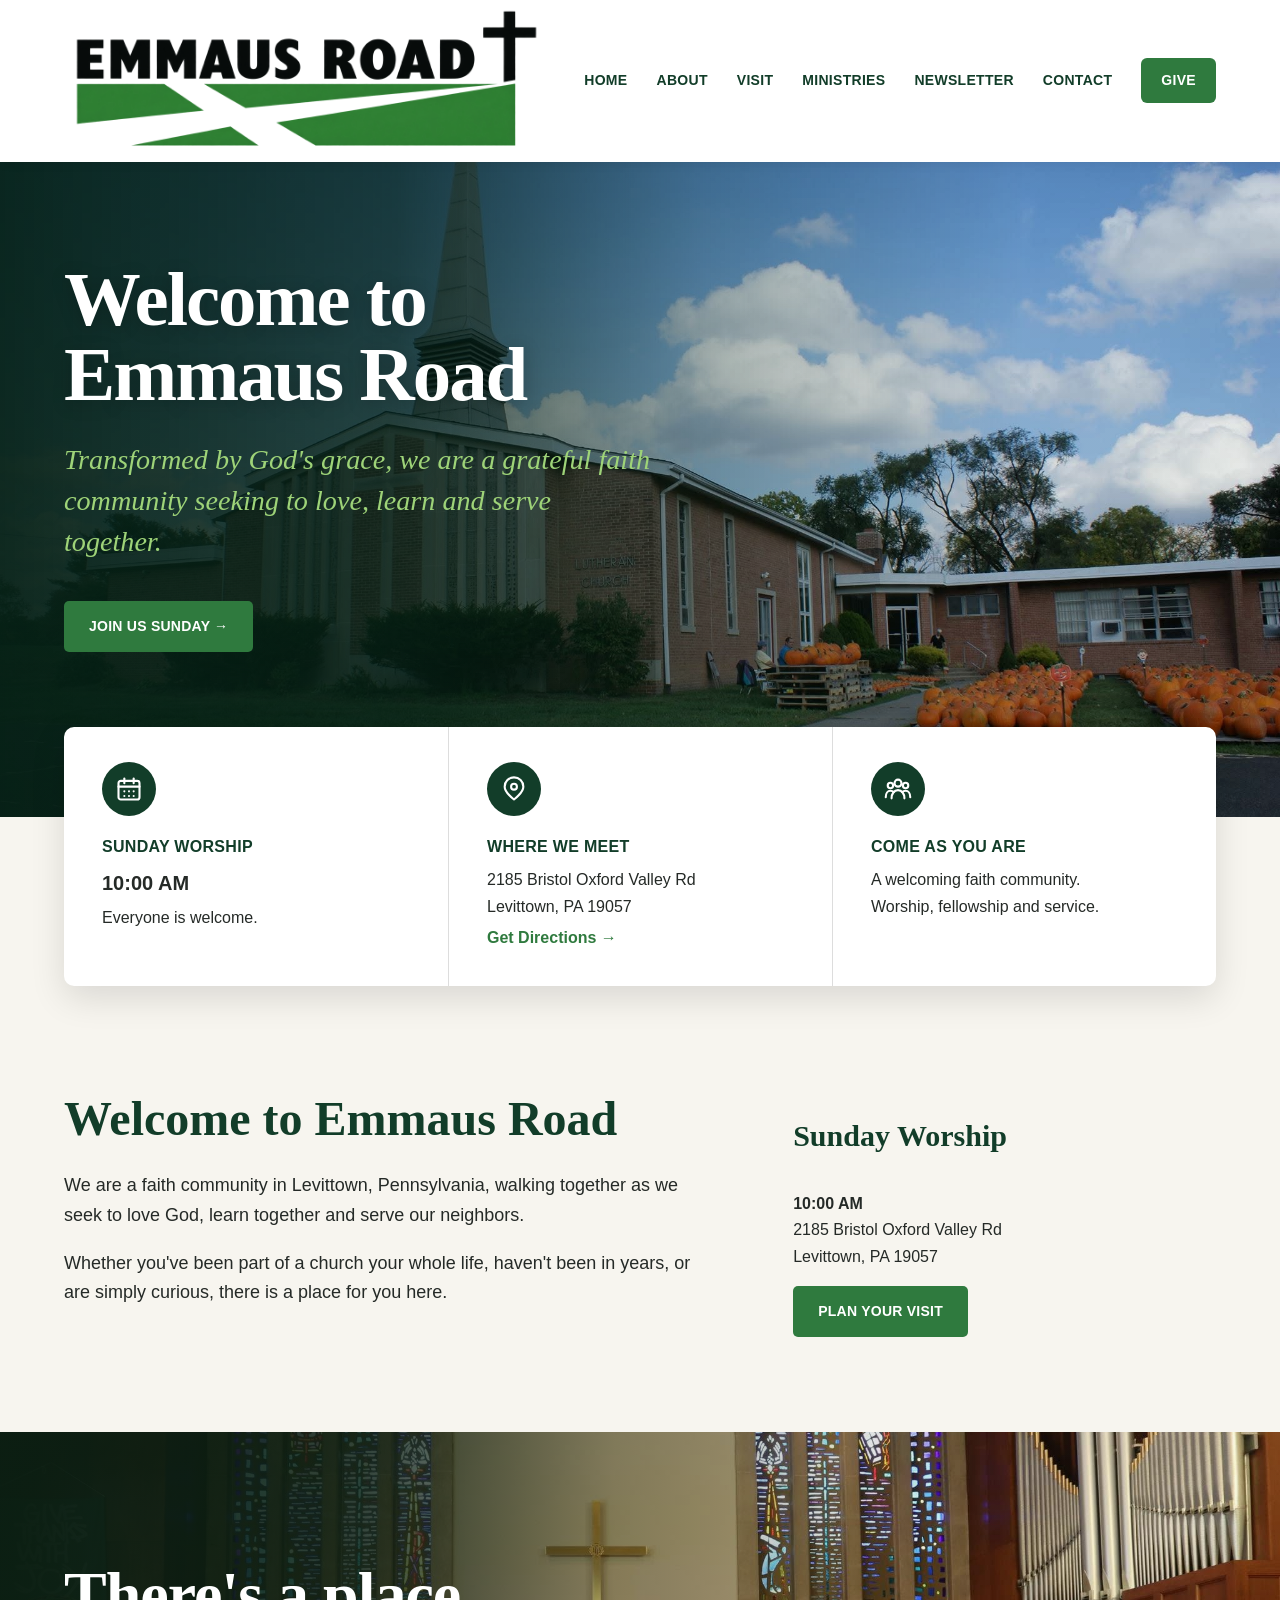
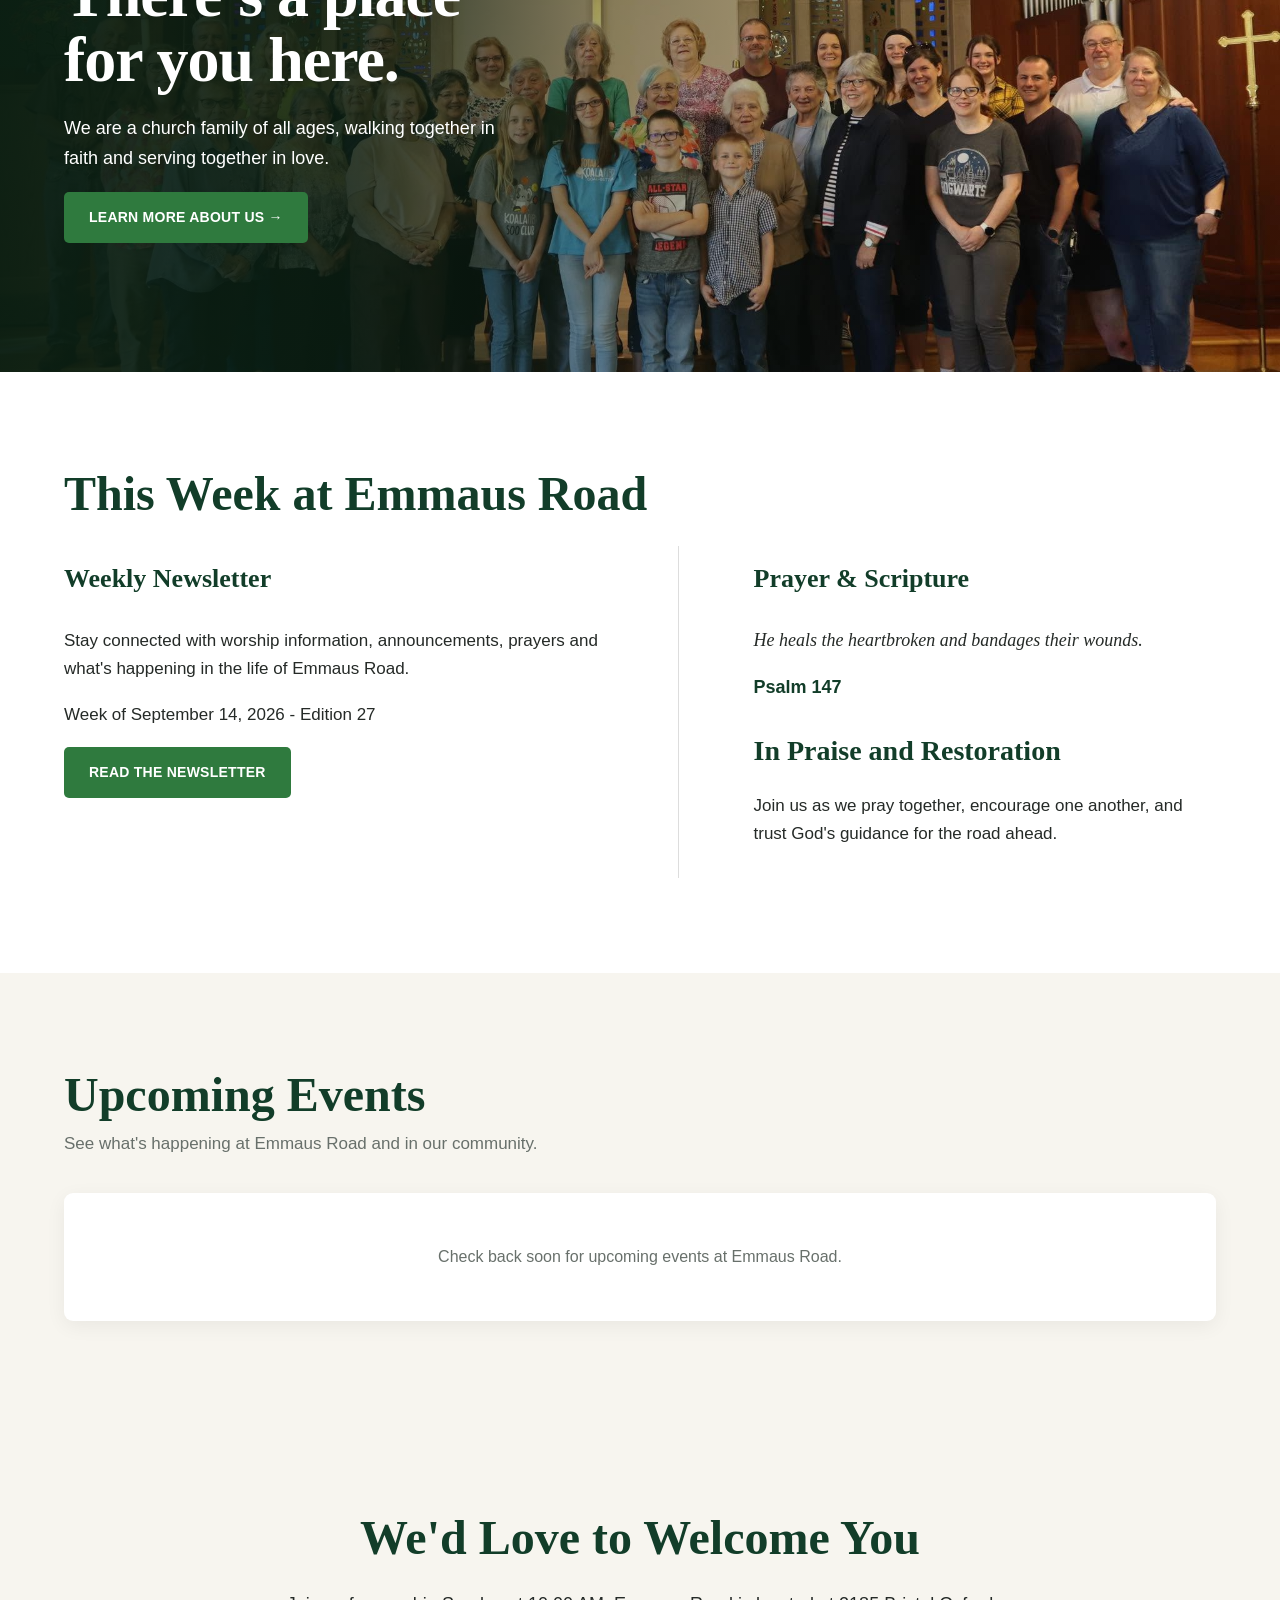
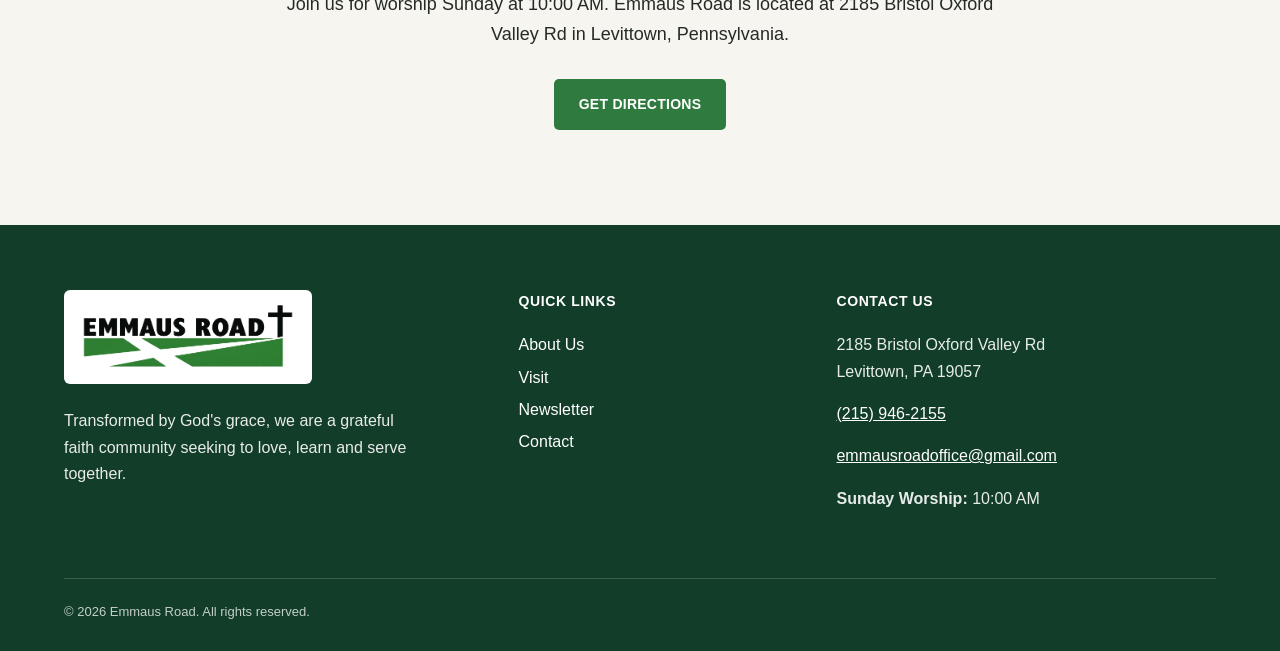
==== commit 08cb3113: "Update index.html" ====
--- a/index.html
+++ b/index.html
@@ -14,6 +14,7 @@
 
     <!-- Main website stylesheet -->
     <link rel="stylesheet" href="styles.css">
+    <link rel="icon" type="image/png" href="favicon.png">
 </head>
 
 
@@ -40,7 +41,7 @@
 
             <a href="#visit">Visit</a>
 
-            <a href="#ministries">Ministries</a>
+            <a href="ministries.html">Ministries</a>
 
             <a href="newsletter.html">Newsletter</a>
 
--- a/styles.css
+++ b/styles.css
@@ -878,7 +878,441 @@
     }
 
 } 
-
+/* =========================================================
+   MINISTRIES PAGE
+   ========================================================= */
+
+.ministries-hero {
+    background:
+        linear-gradient(
+            rgba(14, 62, 43, 0.78),
+            rgba(14, 62, 43, 0.78)
+        ),
+        url("front.jpg");
+
+    background-size: cover;
+    background-position: center;
+
+    color: white;
+
+    padding: 95px 0 90px;
+}
+
+.ministries-hero-content {
+    max-width: 760px;
+}
+
+.ministries-hero .eyebrow {
+    margin: 0 0 10px;
+
+    font-size: 14px;
+    font-weight: 800;
+
+    text-transform: uppercase;
+    letter-spacing: 1px;
+}
+
+.ministries-hero h1 {
+    margin: 0 0 18px;
+
+    font-family:
+        Georgia,
+        "Times New Roman",
+        serif;
+
+    font-size: clamp(48px, 7vw, 72px);
+    line-height: 1.05;
+}
+
+.ministries-hero p {
+    max-width: 700px;
+
+    margin-bottom: 0;
+
+    font-size: 23px;
+    line-height: 1.5;
+}
+
+
+/* Main ministry sections */
+
+.ministry-feature {
+    padding: 85px 0;
+
+    background: #ffffff;
+}
+
+.ministry-feature-alt {
+    background: var(--cream);
+}
+
+
+/* Brass ensemble */
+
+.ministry-feature-grid {
+    display: grid;
+
+    grid-template-columns:
+        minmax(0, 1fr)
+        minmax(0, 1.15fr);
+
+    gap: 65px;
+
+    align-items: start;
+}
+
+.ministry-copy h2 {
+    margin: 0;
+
+    color: var(--green-dark);
+
+    font-family:
+        Georgia,
+        "Times New Roman",
+        serif;
+
+    font-size: 42px;
+    line-height: 1.12;
+}
+
+.ministry-heading {
+    display: flex;
+
+    align-items: flex-start;
+
+    gap: 18px;
+
+    margin-bottom: 10px;
+}
+
+.ministry-icon {
+    width: 58px;
+    height: 58px;
+
+    flex: 0 0 58px;
+
+    display: flex;
+
+    align-items: center;
+    justify-content: center;
+
+    border-radius: 50%;
+
+    background: #e8f0e5;
+
+    color: var(--green-dark);
+
+    font-size: 30px;
+    font-weight: 700;
+}
+
+.ministry-category {
+    margin: 0 0 6px;
+
+    color: var(--green);
+
+    font-size: 14px;
+    font-weight: 800;
+
+    text-transform: uppercase;
+    letter-spacing: 0.8px;
+}
+
+.ministry-tagline {
+    margin:
+        14px 0
+        24px;
+
+    color: var(--green);
+
+    font-family:
+        Georgia,
+        "Times New Roman",
+        serif;
+
+    font-size: 21px;
+    font-style: italic;
+}
+
+.ministry-copy p {
+    font-size: 17px;
+    line-height: 1.65;
+}
+
+.ministry-invite {
+    margin-top: 30px;
+
+    padding: 22px 24px;
+
+    background: #edf4eb;
+
+    border-radius: 10px;
+}
+
+.ministry-invite strong {
+    display: block;
+
+    margin-bottom: 5px;
+
+    color: var(--green-dark);
+
+    font-size: 18px;
+}
+
+.ministry-invite p {
+    margin: 0;
+}
+
+
+/* Brass photos */
+
+.ministry-gallery {
+    display: grid;
+
+    grid-template-columns:
+        1.3fr
+        0.7fr;
+
+    gap: 18px;
+}
+
+.ministry-gallery img {
+    display: block;
+
+    width: 100%;
+
+    object-fit: cover;
+
+    border-radius: 10px;
+
+    box-shadow:
+        0 8px 24px
+        rgba(0, 0, 0, 0.10);
+}
+
+.ministry-main-photo {
+    grid-column: 1 / -1;
+
+    height: 420px;
+}
+
+.ministry-secondary-photo {
+    grid-column: 2;
+
+    height: 215px;
+}
+
+
+/* Shared Meal */
+
+.shared-meal-grid {
+    display: grid;
+
+    grid-template-columns:
+        minmax(280px, 0.75fr)
+        minmax(0, 1.25fr);
+
+    gap: 65px;
+
+    align-items: center;
+}
+
+.shared-meal-visual {
+    min-height: 380px;
+
+    display: flex;
+
+    flex-direction: column;
+
+    align-items: center;
+    justify-content: center;
+
+    padding: 45px;
+
+    text-align: center;
+
+    background:
+        linear-gradient(
+            145deg,
+            #f6ead3,
+            #fffaf1
+        );
+
+    border-radius: 14px;
+
+    box-shadow:
+        0 8px 24px
+        rgba(0, 0, 0, 0.06);
+}
+
+.shared-meal-symbol {
+    margin-bottom: 18px;
+
+    font-size: 80px;
+}
+
+.shared-meal-visual p {
+    max-width: 280px;
+
+    margin: 0;
+
+    color: #6d562b;
+
+    font-family:
+        Georgia,
+        "Times New Roman",
+        serif;
+
+    font-size: 25px;
+    line-height: 1.35;
+}
+
+
+/* More Ministries */
+
+.more-ministries {
+    padding: 65px 0;
+
+    background:
+        linear-gradient(
+            90deg,
+            #eef4e9,
+            #f7faf4
+        );
+}
+
+.more-ministries-content {
+    display: grid;
+
+    grid-template-columns: auto 1fr;
+
+    gap: 28px;
+
+    align-items: start;
+}
+
+.more-ministries-icon {
+    width: 68px;
+    height: 68px;
+
+    display: flex;
+
+    align-items: center;
+    justify-content: center;
+
+    border-radius: 50%;
+
+    background: #dcebd5;
+
+    font-size: 32px;
+}
+
+.more-ministries h2 {
+    margin:
+        0 0
+        12px;
+
+    color: var(--green-dark);
+
+    font-family:
+        Georgia,
+        "Times New Roman",
+        serif;
+
+    font-size: 36px;
+}
+
+.more-ministries p {
+    max-width: 800px;
+
+    font-size: 17px;
+    line-height: 1.6;
+}
+
+
+/* =========================================================
+   MINISTRIES - TABLET
+   ========================================================= */
+
+@media (max-width: 950px) {
+
+    .ministry-feature-grid,
+    .shared-meal-grid {
+        grid-template-columns: 1fr;
+    }
+
+    .ministry-gallery {
+        margin-top: 10px;
+    }
+
+    .shared-meal-visual {
+        min-height: 300px;
+    }
+
+}
+
+
+/* =========================================================
+   MINISTRIES - MOBILE
+   ========================================================= */
+
+@media (max-width: 760px) {
+
+    .ministries-hero {
+        padding: 70px 0 65px;
+    }
+
+    .ministries-hero h1 {
+        font-size: 46px;
+    }
+
+    .ministries-hero p {
+        font-size: 20px;
+    }
+
+    .ministry-feature {
+        padding: 65px 0;
+    }
+
+    .ministry-copy h2 {
+        font-size: 34px;
+    }
+
+    .ministry-heading {
+        gap: 14px;
+    }
+
+    .ministry-icon {
+        width: 50px;
+        height: 50px;
+
+        flex-basis: 50px;
+
+        font-size: 25px;
+    }
+
+    .ministry-gallery {
+        grid-template-columns: 1fr;
+    }
+
+    .ministry-main-photo,
+    .ministry-secondary-photo {
+        grid-column: 1;
+
+        height: auto;
+    }
+
+    .shared-meal-visual {
+        min-height: 250px;
+
+        padding: 35px 25px;
+    }
+
+    .more-ministries-content {
+        grid-template-columns: 1fr;
+    }
+
+}
 
 /* =========================================================
    MOBILE
